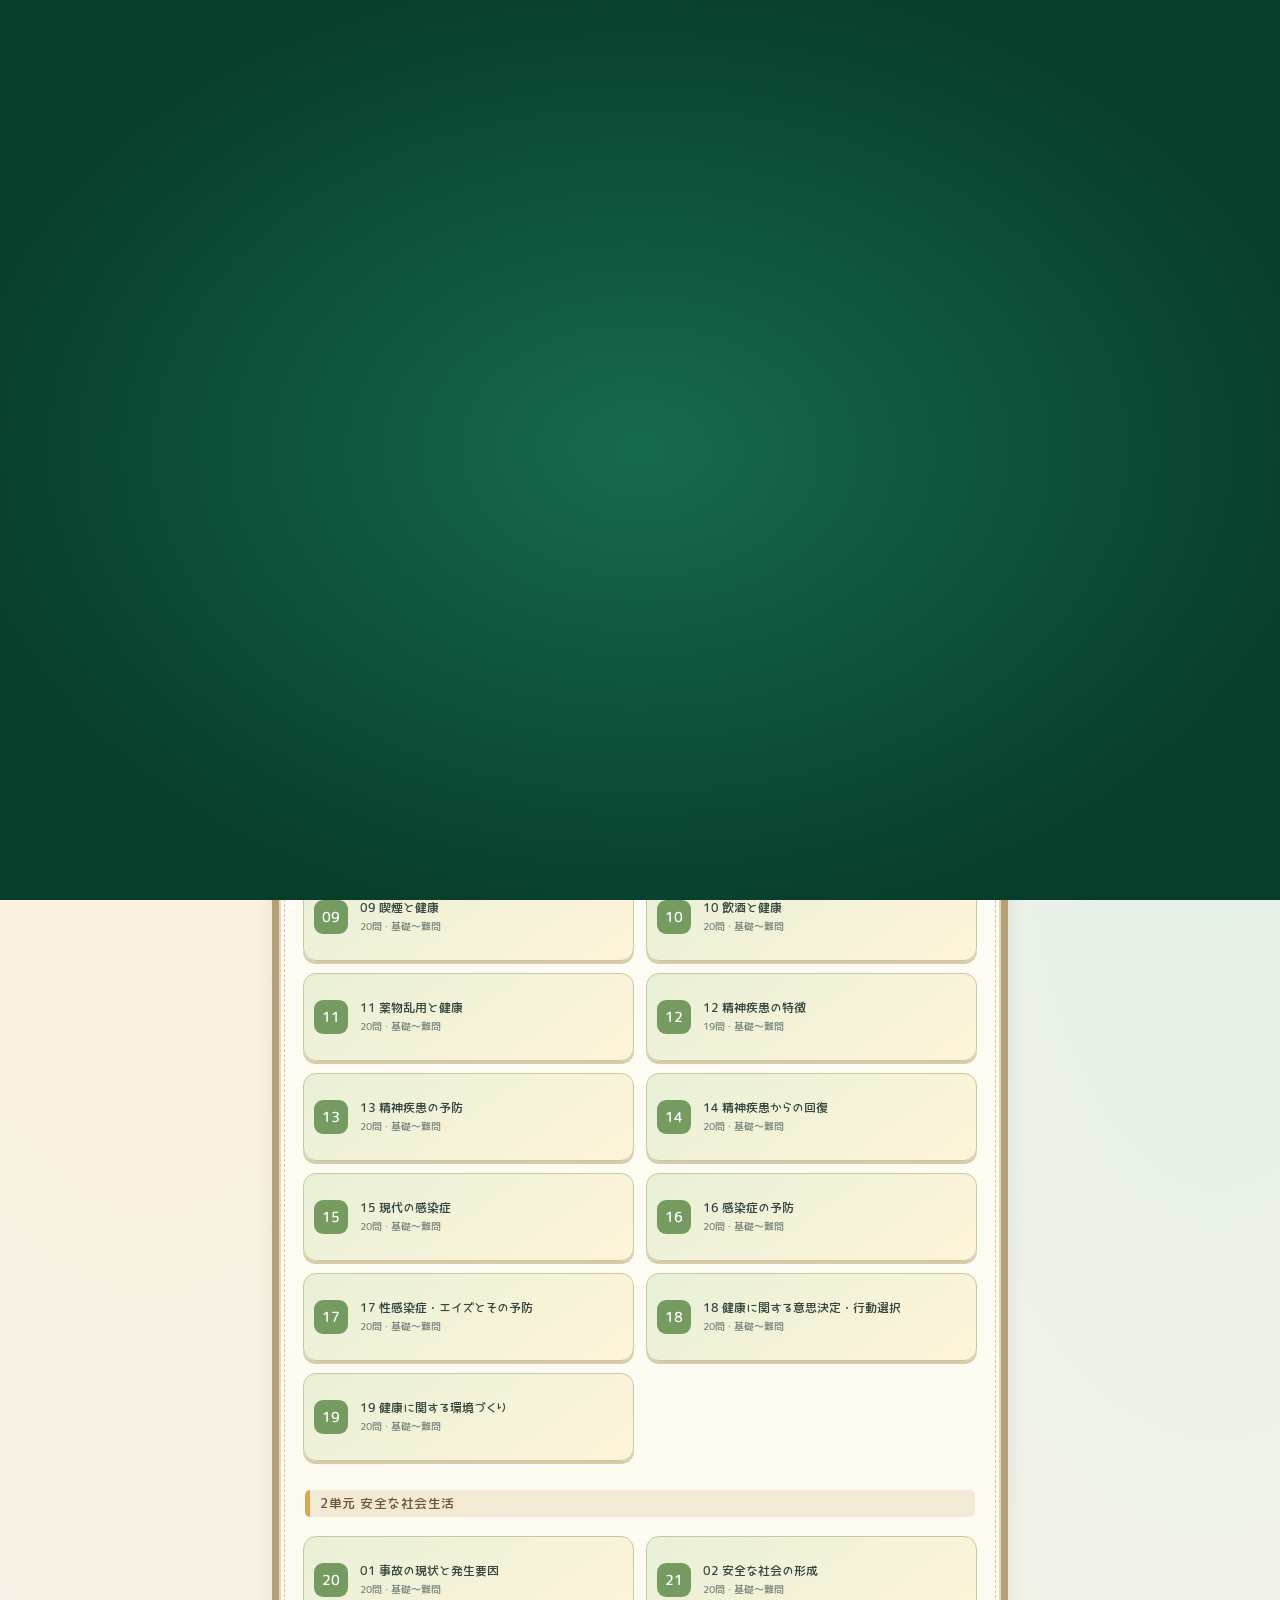
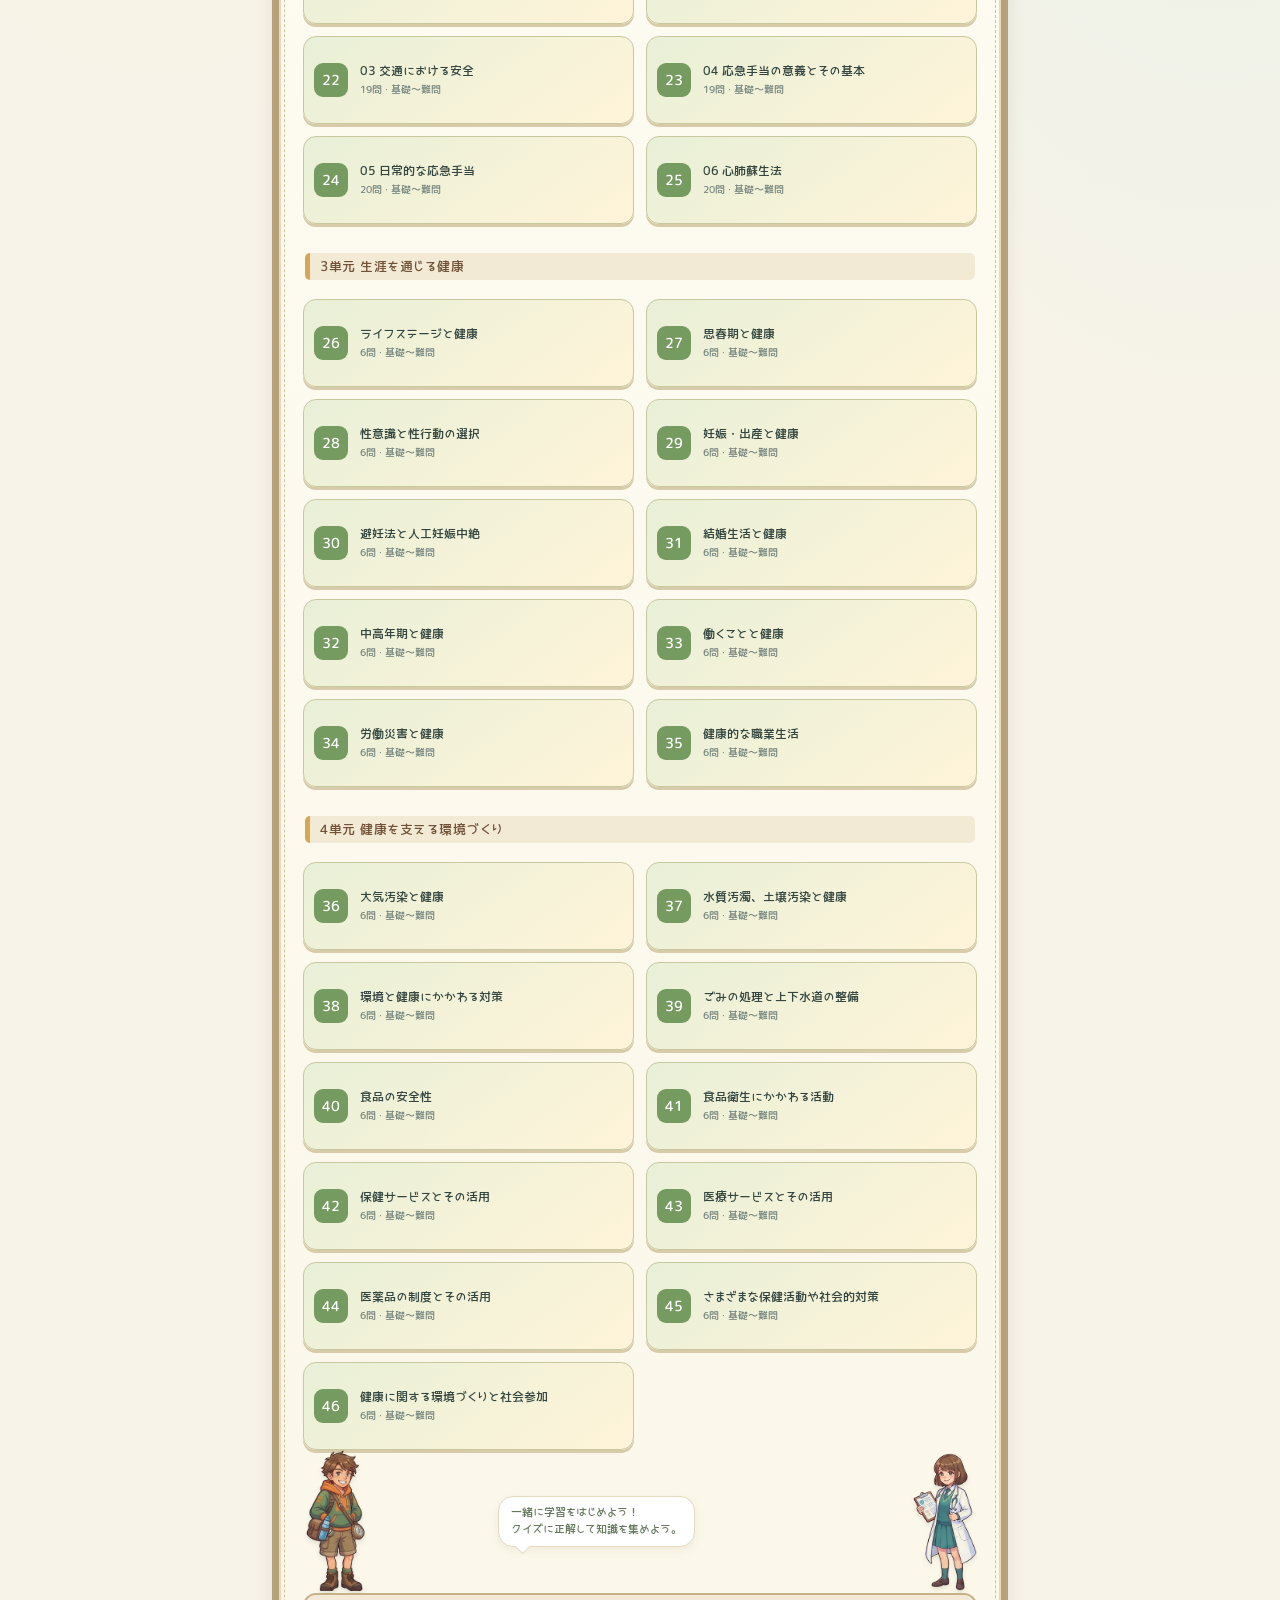
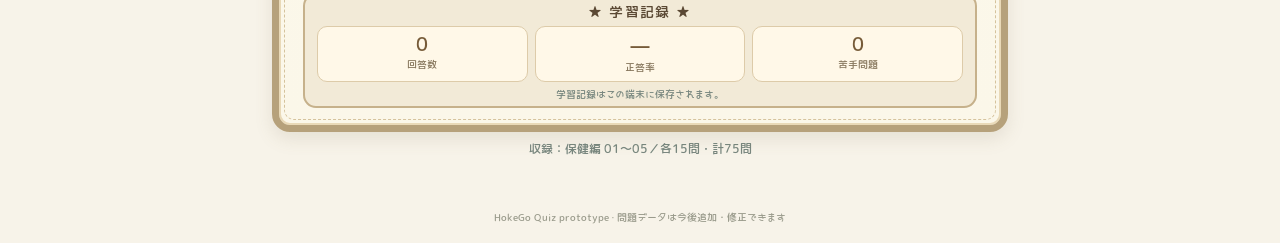
==== HokeGo_授業資料プラットフォーム版_index.html @ dbd3e171 "Add files via upload" ====
<!DOCTYPE html>
<html lang="ja"><head><meta charset="UTF-8"><meta name="viewport" content="width=device-width,initial-scale=1,viewport-fit=cover">
<meta name="theme-color" content="#123b35">
<link rel="manifest" href="./manifest.webmanifest">
<link rel="icon" type="image/png" sizes="192x192" href="./icon-192.png">
<link rel="apple-touch-icon" href="./apple-touch-icon.png"><title>HokeGo Quiz｜保健テスト対策</title>
<style>
:root{--green:#123b35;--green2:#1d6254;--mint:#e8f3ed;--gold:#e8b94e;--ink:#182522;--muted:#687772;--paper:#f5f7f4;--white:#fff;--red:#b84949}
*{box-sizing:border-box}body{margin:0;background:var(--paper);color:var(--ink);font-family:system-ui,-apple-system,"Yu Gothic UI","Meiryo",sans-serif}
header{background:linear-gradient(135deg,#102f2a,#1e6656);color:white;padding:22px 18px 28px;border-radius:0 0 24px 24px}
.brand{font-size:12px;letter-spacing:.18em;opacity:.8;font-weight:700}.hero{font-size:27px;font-weight:850;margin:8px 0 4px}.sub{font-size:13px;opacity:.82}
main{max-width:760px;margin:auto;padding:16px 14px 40px}.panel{background:white;border:1px solid #e2e9e4;border-radius:18px;padding:17px;margin:0 0 14px;box-shadow:0 5px 18px #153d3210}
h2{font-size:17px;margin:0 0 12px}.muted{color:var(--muted);font-size:12px}.units{display:grid;gap:9px}.unit{display:flex;align-items:center;gap:12px;border:1px solid #e2e9e4;background:#fff;border-radius:13px;padding:13px;text-align:left;width:100%;color:inherit;font:inherit;cursor:pointer}.unit:active,.btn:active{transform:scale(.99)}.num{width:38px;height:38px;border-radius:12px;background:var(--mint);color:var(--green);display:grid;place-items:center;font-weight:850}.unit strong{display:block;font-size:14px}.unit small{color:var(--muted);font-size:11px}.arrow{margin-left:auto;color:#81928b}
.actions{display:grid;grid-template-columns:1fr 1fr;gap:9px}.btn{border:0;border-radius:13px;padding:14px 12px;font-weight:750;font-size:14px;cursor:pointer}.primary{background:var(--green);color:white}.secondary{background:var(--mint);color:var(--green)}.ghost{background:#f1f4f1;color:var(--green)}
.stats{display:grid;grid-template-columns:repeat(3,1fr);gap:8px}.stat{background:#f5f8f5;border-radius:12px;padding:11px;text-align:center}.stat b{display:block;font-size:21px;color:var(--green)}.stat span{font-size:10px;color:var(--muted)}
.hidden{display:none!important}.topline{display:flex;justify-content:space-between;align-items:center;font-size:12px;color:var(--muted);margin-bottom:12px}.bar{height:7px;background:#e8eee9;border-radius:99px;overflow:hidden;margin-bottom:17px}.bar>i{display:block;height:100%;background:var(--gold);width:0;transition:width .2s}
.level{font-size:11px;color:var(--green2);font-weight:800;letter-spacing:.08em}.question{font-size:19px;line-height:1.65;font-weight:800;margin:10px 0 18px}.choices{display:grid;gap:9px}.choice{display:flex;gap:10px;align-items:flex-start;background:white;border:1.5px solid #dce6df;border-radius:13px;padding:13px;text-align:left;font:inherit;cursor:pointer;line-height:1.5}.choice .letter{flex:0 0 27px;height:27px;border-radius:9px;background:#edf4ef;color:var(--green);display:grid;place-items:center;font-weight:850;font-size:12px}.choice.selected{border-color:var(--green2);background:#f0f7f2}.choice.correct{border-color:#24835c;background:#eaf7ef}.choice.wrong{border-color:#c65a5a;background:#fff0ef}.choice:disabled{cursor:default}.feedback{margin-top:14px;border-radius:13px;padding:14px;line-height:1.6;font-size:13px}.feedback.good{background:#eaf7ef;color:#185b3c}.feedback.bad{background:#fff1ef;color:#853b36}.feedback strong{display:block;margin-bottom:4px}.nextrow{display:flex;gap:8px;margin-top:14px}.nextrow .btn{flex:1}.resultbig{text-align:center;padding:12px}.resultbig b{font-size:44px;color:var(--green);display:block}.reviewitem{border-top:1px solid #e6ece7;padding:12px 0;font-size:13px}.tag{display:inline-block;border-radius:99px;padding:3px 8px;background:#edf4ef;color:var(--green);font-size:10px;font-weight:800}
footer{text-align:center;color:#8a9891;font-size:10px;padding:20px}
@media(min-width:620px){.units{grid-template-columns:1fr 1fr}.question{font-size:22px}}


/* HokeGo Storybook Quest: soft, warm, character-led adventure */
:root{--green:#527b69;--green2:#7aa58e;--mint:#e5f1e8;--gold:#e9b967;--ink:#34463f;--muted:#78877f;--paper:#f7f3e9;--white:#fffdf7;--red:#bd6b69}
body{background:radial-gradient(ellipse at 12% 0%,#fff3d9 0%,transparent 38%),radial-gradient(ellipse at 95% 22%,#e3f0e7 0%,transparent 34%),#f7f3e9;color:var(--ink)}
header{position:relative;overflow:hidden;background:linear-gradient(120deg,#dcebdd 0%,#f5e7c9 58%,#d8e9e4 100%);color:#38574a;border-radius:0 0 30px 30px;padding:25px 20px 30px;box-shadow:0 8px 24px #637c6520;border-bottom:1px solid #d6dfcf}
header:after{content:"✦  ✧  ✦";position:absolute;right:20px;top:18px;color:#c99b54;font-size:25px;letter-spacing:8px;opacity:.8}
.brand{color:#668d78;letter-spacing:.18em}.hero{font-size:30px;letter-spacing:.03em;color:#38574a;text-shadow:0 2px 0 #ffffffaa}.sub{color:#61786b}
.panel{background:#fffdf8;border:1px solid #e8e0cf;border-radius:21px;box-shadow:0 7px 22px #786e4e12}
h2{color:#526f5d}.muted{color:#78877f}
.unit{background:linear-gradient(110deg,#fffdf8,#f2f6ed);border:1px solid #e4e8d9;color:#34463f;border-radius:16px;box-shadow:0 3px 10px #66745b0d}
.unit:hover{border-color:#a9c4a8;background:#f4f8ef}
.num{background:linear-gradient(145deg,#d7e9d8,#f4e7c8);color:#557b65;box-shadow:0 2px 7px #879d7822}
.unit small{color:#78877f}.arrow{color:#85a48e}
.btn{border-radius:15px;box-shadow:0 4px 0 #c9c6b4,0 6px 14px #716b5012;transition:transform .12s,filter .12s}
.btn:active{transform:translateY(2px);box-shadow:0 2px 0 #c9c6b4}
.primary{background:linear-gradient(120deg,#739b80,#527b69);color:white;border:1px solid #8eb29a}
.secondary{background:linear-gradient(120deg,#f2dfb8,#ead09b);color:#6e5732;border:1px solid #e5c98e}
.ghost{background:#f0f1e9;color:#627668;border:1px solid #e0e3d5}
.stat{background:linear-gradient(145deg,#f3f7ee,#f8f0df);border:1px solid #e8e5d7}
.stat b{color:#648b72}.stat span{color:#78877f}
.topline{color:#78877f}.bar{background:#e9e8dc;height:9px}.bar>i{background:linear-gradient(90deg,#86b394,#e6bd72);box-shadow:0 0 8px #9abf9c66}
.level{display:inline-block;color:#94713e;background:#fbf0d8;padding:5px 10px;border-radius:99px;border:1px solid #eddbb6}
.question{color:#34463f;font-size:20px;text-shadow:none}
.choice{background:linear-gradient(110deg,#fffefa,#f5f7f0);border:1.5px solid #e2e6d9;color:#34463f;border-radius:15px;min-height:58px;box-shadow:0 3px 9px #6f765b0c}
.choice:hover:not(:disabled){border-color:#9fbea5;transform:translateY(-1px)}
.choice .letter{background:linear-gradient(145deg,#dcebdd,#c9dfd0);color:#557b65;border-radius:9px}
.choice.correct{border-color:#83b99b;background:#edf7ef;color:#345b43}
.choice.correct .letter{background:#a9d3b4}
.choice.wrong{border-color:#d69a91;background:#fff0eb;color:#854c46}
.choice.wrong .letter{background:#e9c1b8}
.feedback.good{background:#edf7ef;color:#345b43;border:1px solid #c8e2ce}
.feedback.bad{background:#fff0eb;color:#854c46;border:1px solid #edc9bf}
.resultbig b{color:#b28a45;text-shadow:none}
.tag{background:#f8efd9;color:#8b6b37;border:1px solid #ead9b5}
.reviewitem{border-color:#ebe5d8}
footer{color:#9a9b8c}
.character-hero{position:relative;display:flex;align-items:center;gap:10px;margin:12px 0 0;padding:8px 14px 0;min-height:125px}
.character-hero img{height:142px;width:auto;object-fit:contain;align-self:flex-end;filter:drop-shadow(0 5px 4px #59654b22)}
.character-hero .speech{background:#fffdf5;border:1px solid #e5d9bf;border-radius:17px;padding:11px 14px;color:#55715f;font-size:13px;line-height:1.55;box-shadow:0 4px 12px #8b80551a;position:relative}
.character-hero .speech:before{content:"";position:absolute;left:-7px;top:25px;width:12px;height:12px;background:#fffdf5;border-left:1px solid #e5d9bf;border-bottom:1px solid #e5d9bf;transform:rotate(45deg)}
.game-world{display:flex;align-items:center;gap:8px;color:#8b7957;font-size:11px;font-weight:700;margin-top:7px}
.game-world .star{color:#d5a858;font-size:15px}
@media(min-width:620px){.panel{padding:21px}.question{font-size:23px}.character-hero img{height:158px}}


/* Pattern B: character-led quest selection board */
.quest-header{display:flex;align-items:flex-end;justify-content:center;gap:10px;min-height:190px;padding:18px 16px 0;background:linear-gradient(180deg,#d7eee8 0%,#e8f2dc 68%,#f7f3e9 100%);border-radius:0 0 22px 22px;box-shadow:none;border-bottom:1px solid #d6e2d5}
.header-copy{align-self:center;text-align:center;flex:1;max-width:520px;padding:8px 0 20px}
.header-copy .hero{font-size:clamp(25px,5vw,38px);color:#496b42;text-shadow:1px 2px 0 #fff,2px 4px 0 #d6d5ae;letter-spacing:.04em}
.header-copy .brand{color:#6d987a}.header-copy .sub{color:#667b68}
.header-characters{display:flex;align-items:flex-end;gap:0;height:180px;flex:0 0 auto}
.header-characters img{height:170px;width:auto;max-width:120px;object-fit:contain;object-position:bottom;filter:drop-shadow(0 3px 3px #64745a22)}
#heroGirl{height:165px}
main{max-width:760px;padding:12px 12px 34px}
.quest-board{position:relative;overflow:hidden;background:linear-gradient(180deg,#fffdf7 0%,#fbf7e9 100%);border:7px solid #b6a17b;border-radius:18px;padding:17px 16px 14px;box-shadow:inset 0 0 0 2px #e9d9b7,0 7px 18px #76694b22}
.quest-board:before{content:"";position:absolute;inset:5px;border:1px dashed #d5c39d;border-radius:10px;pointer-events:none}
.board-heading{position:relative;z-index:1;text-align:center;color:#5b4934;font-size:19px;font-weight:850;letter-spacing:.1em;margin:0 0 12px}
.board-heading span{color:#d5a858;margin:0 8px}
.mode-actions{position:relative;z-index:1;max-width:560px;margin:0 auto 18px;gap:12px}
.mode-btn{min-height:95px;display:flex;flex-direction:column;align-items:center;justify-content:center;gap:4px;border-radius:17px;padding:10px}
.mode-btn strong{font-size:15px}.mode-btn small{font-size:11px;opacity:.85}.mode-icon{font-size:25px;line-height:1.1}
.unit-heading{position:relative;z-index:1;display:flex;align-items:baseline;justify-content:center;gap:12px;margin:4px 0 10px;color:#5b4934;font-weight:850}
.unit-heading small{font-size:11px;color:#8b826f;font-weight:500}
.units{position:relative;z-index:1;display:grid;grid-template-columns:repeat(2,minmax(0,1fr));gap:9px}
.unit{min-height:82px;padding:10px;border-radius:13px;background:linear-gradient(145deg,#e8f0d7,#fff4d9);border:1px solid #c8c89f;box-shadow:0 3px 0 #d7cba9;text-align:left}
.unit:nth-child(2){background:linear-gradient(145deg,#f8e7c7,#fff5e3);border-color:#ddc59b}
.unit:nth-child(3){background:linear-gradient(145deg,#dcece2,#f4f6e8);border-color:#b9d1bd}
.unit:nth-child(4){background:linear-gradient(145deg,#f7e1d7,#fff3e9);border-color:#dfc0b2}
.unit:nth-child(5){background:linear-gradient(145deg,#dce8f2,#f4f5e9);border-color:#bdcbd5}
.unit .num{width:34px;height:34px;flex:0 0 34px;border-radius:9px;background:#769b61;color:#fff;font-size:14px;box-shadow:none}
.unit:nth-child(2) .num{background:#d29a4e}.unit:nth-child(3) .num{background:#70977e}.unit:nth-child(4) .num{background:#c27e69}.unit:nth-child(5) .num{background:#718eae}
.unit strong{font-size:12px;line-height:1.4}.unit small{font-size:10px}.unit .arrow{display:none}
.board-characters{position:relative;z-index:1;display:flex;align-items:flex-end;justify-content:flex-end;min-height:120px;margin-top:-4px;pointer-events:none}
.board-characters img{height:132px;width:auto;max-width:105px;object-fit:contain;object-position:bottom;filter:drop-shadow(0 3px 2px #6c684a22)}
.board-characters #boardBoy{margin-right:auto}
.board-characters .speech{position:absolute;left:29%;bottom:44px;background:#fff;border:1px solid #e5d9bf;border-radius:15px;padding:8px 12px;color:#65785c;font-size:11px;line-height:1.5;box-shadow:0 3px 8px #8b80551a}
.board-characters .speech:after{content:"";position:absolute;left:18px;bottom:-6px;width:10px;height:10px;background:#fff;border-right:1px solid #e5d9bf;border-bottom:1px solid #e5d9bf;transform:rotate(45deg)}
.record-panel{position:relative;z-index:1;background:#f2ead7;border:2px solid #c6b18b;border-radius:13px;padding:10px 12px 7px;margin-top:2px}
.small-heading{font-size:14px;margin-bottom:7px}
.record-panel .stats{grid-template-columns:repeat(3,1fr);gap:7px}
.record-panel .stat{padding:8px;background:#fff8e8;border:1px solid #ddcba9;border-radius:10px}
.record-panel .stat b{font-size:19px;color:#765b38}
.record-panel .stat span{font-size:10px;color:#88785e}
.record-panel .muted{text-align:center;font-size:10px;margin:7px 0 0}
.home-footnote{text-align:center;margin-top:9px}
@media(max-width:420px){.quest-header{min-height:158px;gap:2px;padding-left:8px;padding-right:8px}.header-characters{height:145px}.header-characters img{height:135px;max-width:82px}#heroGirl{height:130px}.header-copy .hero{font-size:23px}.header-copy .sub{font-size:11px}.quest-board{padding:14px 10px 11px;border-width:5px}.unit{gap:7px;padding:8px;min-height:78px}.unit strong{font-size:11px}.board-characters img{height:112px;max-width:86px}.board-characters .speech{left:25%;font-size:10px;padding:7px 9px}.mode-btn{min-height:88px}}
@media(min-width:620px){.quest-board{padding:20px 24px 17px}.units{gap:12px}.unit{min-height:88px}.board-characters img{height:145px}.header-characters img{height:180px}#heroGirl{height:174px}}


/* Header character framing + friendly handwritten typography */
@import url('https://fonts.googleapis.com/css2?family=Klee+One:wght@400;600&family=Yomogi&display=swap');
body,button,input,select,textarea{font-family:"Klee One","Yomogi","Yuji Syuku","Hannotate SC","Comic Sans MS",cursive,sans-serif}
.quest-header{overflow:hidden;position:relative;min-height:198px;box-sizing:border-box;padding:16px 270px 0 18px;display:flex;align-items:center;justify-content:center}
.header-copy{width:100%;max-width:560px;min-width:0;align-self:center;padding:4px 0 18px}
.header-copy .brand{font-family:"Yomogi","Klee One",cursive;letter-spacing:.14em}
.header-copy .hero{font-family:"Klee One","Yomogi",cursive;font-weight:600;line-height:1.25;white-space:nowrap;font-size:clamp(25px,4.2vw,39px);text-shadow:1px 2px 0 #fff,2px 4px 0 #d6d5ae}
.header-copy .sub{font-family:"Klee One","Yomogi",cursive}
.header-characters{position:absolute;right:12px;bottom:0;height:100%;width:250px;display:flex;align-items:flex-end;justify-content:center;gap:5px;overflow:visible}
.header-characters img{display:block;flex:0 1 auto;height:180px;width:auto;max-width:120px;object-fit:contain;object-position:bottom;filter:drop-shadow(0 3px 3px #64745a22)}
.header-characters #heroBoy{height:185px}
.header-characters #heroGirl{height:176px}
.board-heading,.unit-heading,.mode-btn,.record-panel,.question,.choice,.feedback,.resultbig,h2{font-family:"Klee One","Yomogi","Yuji Syuku",cursive,sans-serif}
@media(max-width:620px){
 .quest-header{min-height:178px;padding:12px 8px 0 8px;align-items:flex-start}
 .header-copy{align-self:flex-start;padding:13px 0 0;max-width:100%;position:relative;z-index:2}
 .header-copy .hero{font-size:clamp(22px,6vw,30px);white-space:normal}
 .header-copy .sub{max-width:65%;font-size:11px}
 .header-characters{width:170px;right:0;height:132px;z-index:1}
 .header-characters img{max-width:82px;height:126px}
 .header-characters #heroBoy{height:132px}
 .header-characters #heroGirl{height:124px}
}
@media(max-width:380px){
 .header-copy .hero{font-size:22px}
 .header-copy .brand{font-size:10px}
 .header-characters{width:145px}
 .header-characters img{max-width:70px}
}


/* JK Maru Gothic: embedded locally for offline, consistent rendering */
@font-face{
  font-family:"JK Maru Gothic";
  src:url([data-uri]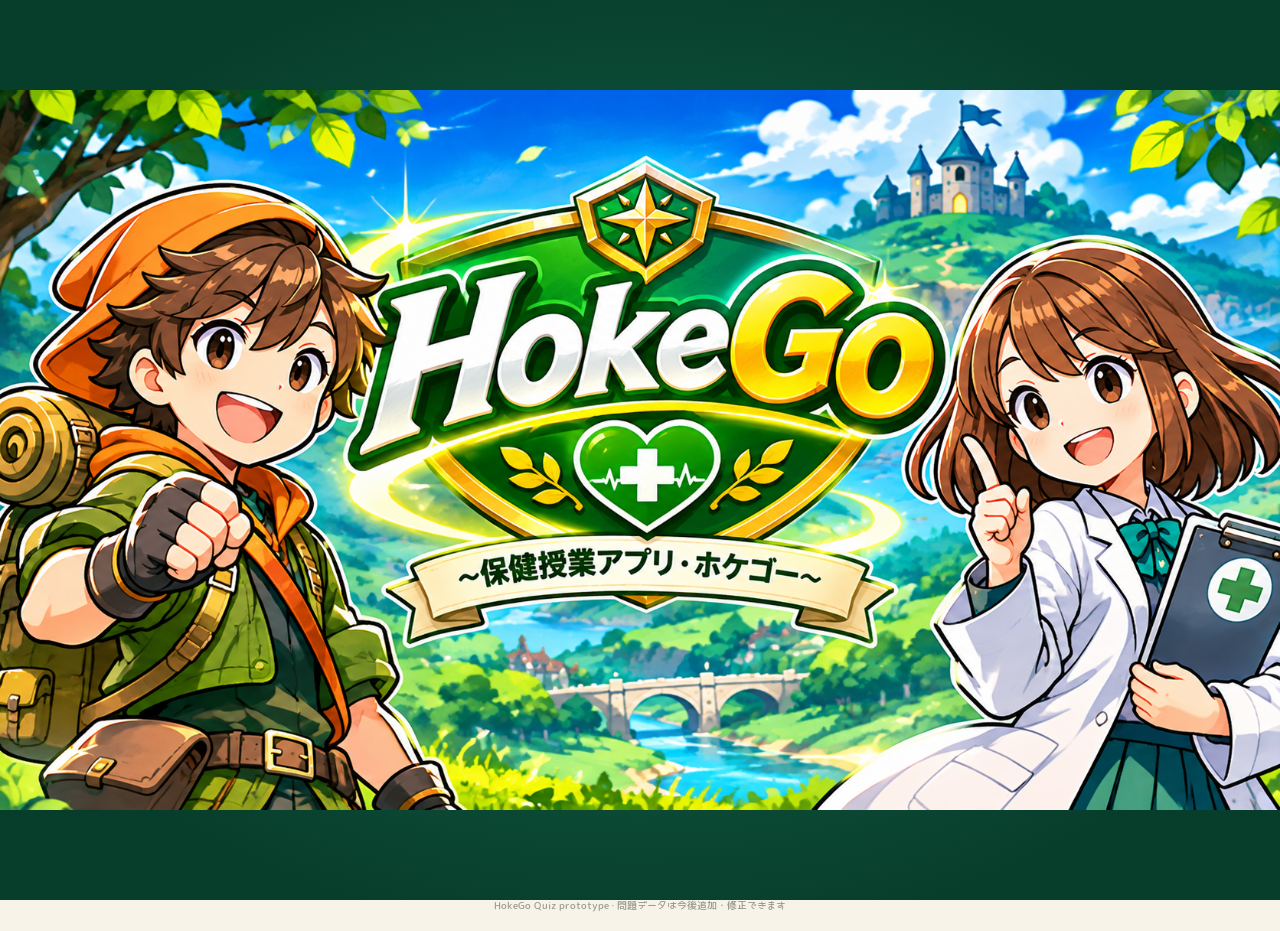
